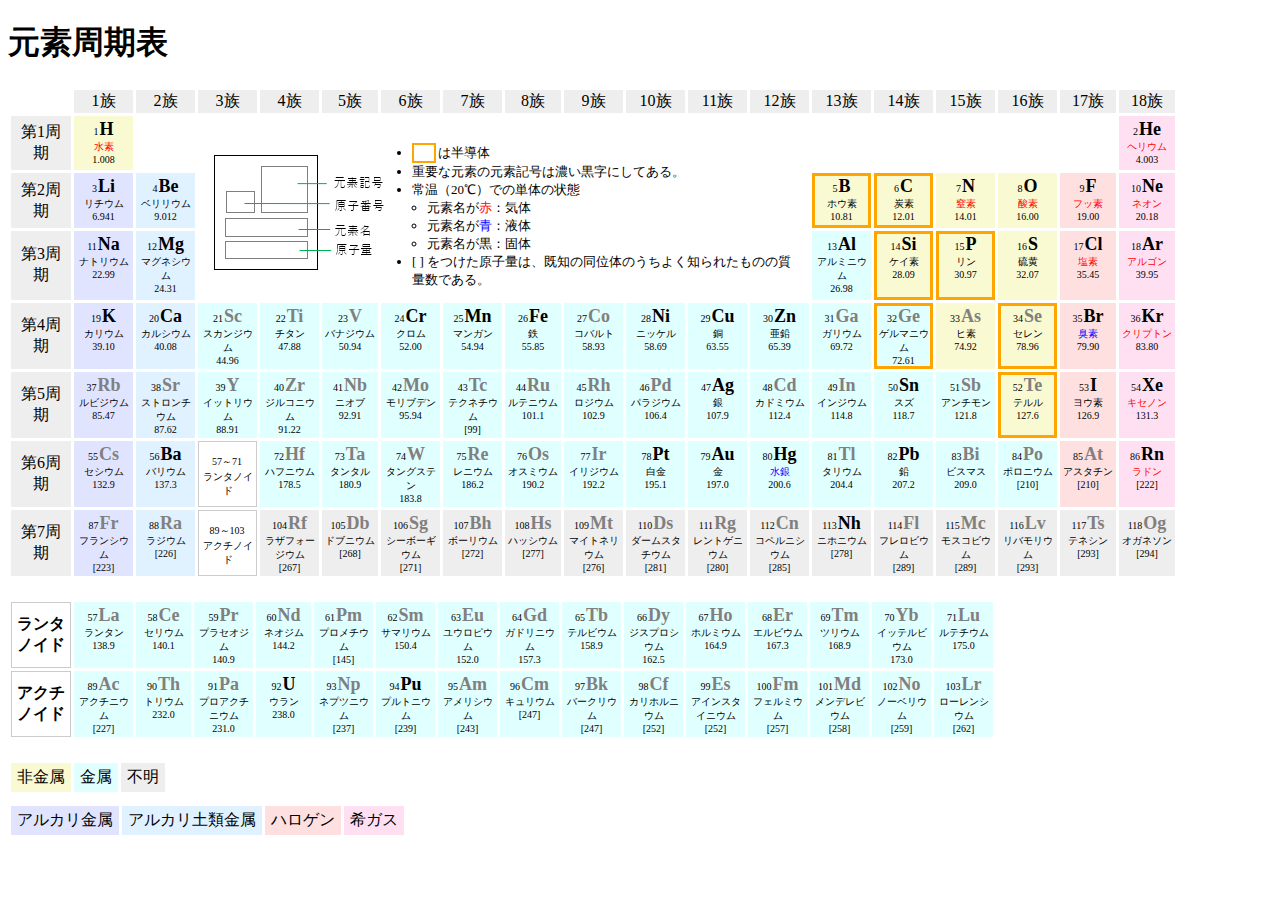
==== index.html @ ff46f798 "Add the default files" ====
<!DOCTYPE html>
<html lang="ja">
<head>
  <meta charset="UTF-8">
  <meta name="viewport" content="width=device-width, initial-scale=1">
  <meta name="description" content="元素周期表">
  <meta http-equiv="X-UA-Compatible" content="IE=edge">
  <title>元素周期表</title>
<style>
:root {
  --color-red: #ff0000;
  --color-blue: #0000ff;
  --color-orange: orange;
  --color-metal: #e0ffff;
  --color-not-metal: #fafad2;
  --color-not-clue-metal: #eee;
  --color-alkali-metal: #e0e4ff;
  --color-alkali-earth: #e0f1ff;
  --color-halogen: #ffe0e0;
  --color-noble-gas: #ffe0f2;
}

.overflow-auto {
  overflow: auto;
}
@media print {
  .overflow-auto {
    overflow: visible;
  }
}

table.metal_legend,
table.metal_legend2 {
  border-spacing: 3px;
  box-sizing: border-box;
  margin-bottom: .5em;
}
table.metal_legend td,
table.metal_legend2 td {
  padding: 3px 5px;
  border: 1px solid black;
}

table.periodic_table,
table.periodic_table2 {
  border-width: 1px;
  border-spacing: 3px;
  border: 0px solid white;
  box-sizing: border-box;
  margin-bottom: 20px;
}

table.periodic_table > thead > tr > td:not(:first-child) {
  background-color: #eee;
  color: black;
}

table.periodic_table > thead > tr > td,
table.periodic_table2 > thead > tr > td {
  text-align: center;
}

table.periodic_table > tbody > tr > td:first-child {
  background-color: #eee;
  border-color: #eee;
  color: black;
  min-width: 60px;
  text-align: center;
  vertical-align: middle;
}
table.periodic_table > tbody > tr > td.desc_in_table {
  padding: .5em;
  text-align: left;
  border-width: 0;
  vertical-align: middle;
}

table.periodic_table > tbody > tr > td.border1 {
  border: 1px solid #ccc;
  vertical-align: middle;
}

table.periodic_table2 > tbody > tr > td:first-child {
  font-weight: bold;
  min-width: 60px;
  vertical-align: middle;
  border: 1px solid #ccc;
}
table.periodic_table2 > tbody > tr > td:not(:first-child) {
  background-color: var(--color-metal);
  border-color: var(--color-metal);
}

table.periodic_table > tbody > tr > td,
table.periodic_table2 > tbody > tr > td {
  text-align: center;
  border: 3px solid white;
  padding: 0;
  vertical-align: top;
  min-width: 55px;
  max-width: 59px;
  box-sizing: border-box;
}

table.periodic_table > tbody > tr > td.not_metal.semicon {
  border: 3px solid var(--color-orange);
}
table.periodic_table > tbody > tr > td.not_metal,
table.metal_legend > tbody > tr > td.not_metal {
  background-color: var(--color-not-metal);
  border-color: var(--color-not-metal);
}
table.periodic_table > tbody > tr > td.metal,
table.metal_legend > tbody > tr > td.metal {
  background-color: var(--color-metal);
  border-color: var(--color-metal);
}
table.periodic_table > tbody > tr > td.metal.semicon {
  border-color: var(--color-metal);
  border: 3px solid orange;
}
table.periodic_table > tbody > tr > td.not_clue_metal,
table.metal_legend > tbody > tr > td.not_clue_metal {
  background-color: var(--color-not-clue-metal);
  border-color: var(--color-not-clue-metal);
}

table.periodic_table > tbody > tr > td.alkali_metal,
table.metal_legend2 > tbody > tr > td.alkali_metal {
  background-color: var(--color-alkali-metal);
  border-color: var(--color-alkali-metal);
}
table.periodic_table > tbody > tr > td.alkali_earth,
table.metal_legend2 > tbody > tr > td.alkali_earth {
  background-color: var(--color-alkali-earth);
  border-color: var(--color-alkali-earth);
}
table.periodic_table > tbody > tr > td.halogen,
table.metal_legend2 > tbody > tr > td.halogen {
  background-color: var(--color-halogen);
  border-color: var(--color-halogen);
}
table.periodic_table > tbody > tr > td.noble_gas,
table.metal_legend2 > tbody > tr > td.noble_gas {
  background-color: var(--color-noble-gas);
  border-color: var(--color-noble-gas);
}

table.periodic_table > tbody > tr > td > span:first-child,
table.periodic_table2 > tbody > tr > td > span:first-child {
  font-size: x-small;
  margin-right: 1px;
}
table.periodic_table > tbody > tr > td > span:nth-child(2),
table.periodic_table2 > tbody > tr > td > span:nth-child(2) {
  font-size: large;
  font-weight: bold;
  color: #808080;
}
table.periodic_table > tbody > tr > td > span:nth-child(2).emp,
table.periodic_table2 > tbody > tr > td > span:nth-child(2).emp {
  color: black;
}
table.periodic_table > tbody > tr > td > span:nth-child(3),
table.periodic_table2 > tbody > tr > td > span:nth-child(3) {
  font-size: x-small;
  color: black;
  display: block;
}
table.periodic_table > tbody > tr > td > span:nth-child(3).kitai {
  color: var(--color-red);
}
table.periodic_table > tbody > tr > td > span:nth-child(3).ekitai {
  color: var(--color-blue);
}
table.periodic_table > tbody > tr > td > span:nth-child(4),
table.periodic_table2 > tbody > tr > td > span:nth-child(4) {
  font-size: x-small;
  display: block;
}

.desc1 {
  margin-top: 1em;
}
.desc1 ul {
  margin: 0 auto;
  padding-left: 15px;
}
.desc1 ul li {
  font-size: small;
}

.semicon-sample {
  display: inline-block;
  height: auto;
  width: 1.5em;
  margin-right: .2em;
  border: 2px solid var(--color-orange);
}
</style>
</head>

<body>

<h1>元素周期表</h1>

<div class="overflow-auto">
<table class="periodic_table">
	<thead>
    <tr>
		  <td></td>
		  <td>1族</td>
		  <td>2族</td>
		  <td>3族</td>
		  <td>4族</td>
		  <td>5族</td>
		  <td>6族</td>
		  <td>7族</td>
		  <td>8族</td>
		  <td>9族</td>
		  <td>10族</td>
		  <td>11族</td>
		  <td>12族</td>
		  <td>13族</td>
		  <td>14族</td>
		  <td>15族</td>
		  <td>16族</td>
		  <td>17族</td>
		  <td>18族</td>
	  </tr>
	</thead>
	<tbody>
  <tr>
		<td>第1周期</td>
    <td class="not_metal"><span>1</span><span class="emp">H</span><span class="kitai">水素</span><span>1.008</span></td>
		<td colspan="1"></td>
		<td colspan="10" rowspan="3" class="desc_in_table">

      <div class="desc1">
        <table>
          <tbody><tr>
            <td><img src="./images/note1b.png" width="184" height="125" alt="" style="min-width:184px;"></td>
            <td>
              <ul>
                <li><span class="semicon-sample">&nbsp;</span>は半導体</li>
                <li>重要な元素の元素記号は濃い黒字にしてある。</li>
                <li>常温（20℃）での単体の状態<ul>
                  <li>元素名が<span style="color:var(--color-red)">赤</span>：気体</li>
                  <li>元素名が<span style="color:var(--color-blue)">青</span>：液体</li>
                  <li>元素名が黒：固体</li>
                  </ul></li>
                <li>[ ] をつけた原子量は、既知の同位体のうちよく知られたものの質量数である。</li>
              </ul>
            </td>
          </tr></tbody>
        </table>
      </div>

    </td>
		<td colspan="5"></td>
		<td class="noble_gas"><span>2</span><span class="emp">He</span><span class="kitai">ヘリウム</span><span>4.003</span></td>
	</tr>

  <tr>
		<td>第2周期</td>
		<td class="alkali_metal"><span>3</span><span class="emp">Li</span><span>リチウム</span><span>6.941</span></td>
		<td class="alkali_earth"><span>4</span><span class="emp">Be</span><span>ベリリウム</span><span>9.012</span></td>
    <!--<td colspan="10"></td>-->
		<td class="not_metal semicon"><span>5</span><span class="emp">B</span><span>ホウ素</span><span>10.81</span></td>
		<td class="not_metal semicon"><span>6</span><span class="emp">C</span><span>炭素</span><span>12.01</span></td>
		<td class="not_metal"><span>7</span><span class="emp">N</span><span class="kitai">窒素</span><span>14.01</span></td>
		<td class="not_metal"><span>8</span><span class="emp">O</span><span class="kitai">酸素</span><span>16.00</span></td>
		<td class="halogen"><span>9</span><span class="emp">F</span><span class="kitai">フッ素</span><span>19.00</span></td>
		<td class="noble_gas"><span>10</span><span class="emp">Ne</span><span class="kitai">ネオン</span><span>20.18</span></td>
	</tr>
  <tr>
		<td>第3周期</td>
		<td class="alkali_metal"><span>11</span><span class="emp">Na</span><span>ナトリウム</span><span>22.99</span></td>
		<td class="alkali_earth"><span>12</span><span class="emp">Mg</span><span>マグネシウム</span><span>24.31</span></td>
    <!--<td colspan="10"></td>-->
		<td class="metal"><span>13</span><span class="emp">Al</span><span>アルミニウム</span><span>26.98</span></td>
		<td class="not_metal semicon"><span>14</span><span class="emp">Si</span><span>ケイ素</span><span>28.09</span></td>
		<td class="not_metal semicon"><span>15</span><span class="emp">P</span><span>リン</span><span>30.97</span></td>
		<td class="not_metal"><span>16</span><span class="emp">S</span><span>硫黄</span><span>32.07</span></td>
		<td class="halogen"><span>17</span><span class="emp">Cl</span><span class="kitai">塩素</span><span>35.45</span></td>
		<td class="noble_gas"><span>18</span><span class="emp">Ar</span><span class="kitai">アルゴン</span><span>39.95</span></td>
	</tr>
    <tr>
		<td>第4周期</td>
		<td class="alkali_metal"><span>19</span><span class="emp">K</span><span>カリウム</span><span>39.10</span></td>
		<td class="alkali_earth"><span>20</span><span class="emp">Ca</span><span>カルシウム</span><span>40.08</span></td>
		<td class="metal"><span>21</span><span>Sc</span><span>スカンジウム</span><span>44.96</span></td>
		<td class="metal"><span>22</span><span>Ti</span><span>チタン</span><span>47.88</span></td>
		<td class="metal"><span>23</span><span>V</span><span>バナジウム</span><span>50.94</span></td>
		<td class="metal"><span>24</span><span class="emp">Cr</span><span>クロム</span><span>52.00</span></td>
		<td class="metal"><span>25</span><span class="emp">Mn</span><span>マンガン</span><span>54.94</span></td>
		<td class="metal"><span>26</span><span class="emp">Fe</span><span>鉄</span><span>55.85</span></td>
		<td class="metal"><span>27</span><span>Co</span><span>コバルト</span><span>58.93</span></td>
		<td class="metal"><span>28</span><span class="emp">Ni</span><span>ニッケル</span><span>58.69</span></td>
		<td class="metal"><span>29</span><span class="emp">Cu</span><span>銅</span><span>63.55</span></td>
		<td class="metal"><span>30</span><span class="emp">Zn</span><span>亜鉛</span><span>65.39</span></td>
		<td class="metal"><span>31</span><span>Ga</span><span>ガリウム</span><span>69.72</span></td>
		<td class="metal semicon"><span>32</span><span>Ge</span><span>ゲルマニウム</span><span>72.61</span></td>
		<td class="not_metal"><span>33</span><span>As</span><span>ヒ素</span><span>74.92</span></td>
		<td class="not_metal semicon"><span>34</span><span>Se</span><span>セレン</span><span>78.96</span></td>
		<td class="halogen"><span>35</span><span class="emp">Br</span><span class="ekitai">臭素</span><span>79.90</span></td>
		<td class="noble_gas"><span>36</span><span class="emp">Kr</span><span class="kitai">クリプトン</span><span>83.80</span></td>
	</tr>
    <tr>
		<td class="periodic_row">第5周期</td>
		<td class="alkali_metal"><span>37</span><span>Rb</span><span>ルビジウム</span><span>85.47</span></td>
		<td class="alkali_earth"><span>38</span><span>Sr</span><span>ストロンチウム</span><span>87.62</span></td>
		<td class="metal"><span>39</span><span>Y</span><span>イットリウム</span><span>88.91</span></td>
		<td class="metal"><span>40</span><span>Zr</span><span>ジルコニウム</span><span>91.22</span></td>
		<td class="metal"><span>41</span><span>Nb</span><span>ニオブ</span><span>92.91</span></td>
		<td class="metal"><span>42</span><span>Mo</span><span>モリブデン</span><span>95.94</span></td>
		<td class="metal"><span>43</span><span>Tc</span><span>テクネチウム</span><span>[99]</span></td>
		<td class="metal"><span>44</span><span>Ru</span><span>ルテニウム</span><span>101.1</span></td>
		<td class="metal"><span>45</span><span>Rh</span><span>ロジウム</span><span>102.9</span></td>
		<td class="metal"><span>46</span><span>Pd</span><span>パラジウム</span><span>106.4</span></td>
		<td class="metal"><span>47</span><span class="emp">Ag</span><span>銀</span><span>107.9</span></td>
		<td class="metal"><span>48</span><span>Cd</span><span>カドミウム</span><span>112.4</span></td>
		<td class="metal"><span>49</span><span>In</span><span>インジウム</span><span>114.8</span></td>
		<td class="metal"><span>50</span><span class="emp">Sn</span><span>スズ</span><span>118.7</span></td>
		<td class="metal"><span>51</span><span>Sb</span><span>アンチモン</span><span>121.8</span></td>
		<td class="not_metal semicon"><span>52</span><span>Te</span><span>テルル</span><span>127.6</span></td>
		<td class="halogen"><span>53</span><span class="emp">I</span><span>ヨウ素</span><span>126.9</span></td>
		<td class="noble_gas"><span>54</span><span class="emp">Xe</span><span class="kitai">キセノン</span><span>131.3</span></td>
	</tr>
    <tr>
		<td>第6周期</td>
		<td class="alkali_metal"><span>55</span><span>Cs</span><span>セシウム</span><span>132.9</span></td>
		<td class="alkali_earth"><span>56</span><span class="emp">Ba</span><span>バリウム</span><span>137.3</span></td>
		<td class="border1"><span>57～71</span><span></span><span class="type1">ランタノイド</span></td>
		<td class="metal"><span>72</span><span>Hf</span><span>ハフニウム</span><span>178.5</span></td>
		<td class="metal"><span>73</span><span>Ta</span><span>タンタル</span><span>180.9</span></td>
		<td class="metal"><span>74</span><span>W</span><span>タングステン</span><span>183.8</span></td>
		<td class="metal"><span>75</span><span>Re</span><span>レニウム</span><span>186.2</span></td>
		<td class="metal"><span>76</span><span>Os</span><span>オスミウム</span><span>190.2</span></td>
		<td class="metal"><span>77</span><span>Ir</span><span>イリジウム</span><span>192.2</span></td>
    <td class="metal"><span>78</span><span class="emp">Pt</span><span>白金</span><span>195.1</span></td>
    <td class="metal"><span>79</span><span class="emp">Au</span><span>金</span><span>197.0</span></td>
    <td class="metal"><span>80</span><span class="emp">Hg</span><span class="ekitai">水銀</span><span>200.6</span></td>
		<td class="metal"><span>81</span><span>Tl</span><span>タリウム</span><span>204.4</span></td>
		<td class="metal"><span>82</span><span class="emp">Pb</span><span>鉛</span><span>207.2</span></td>
		<td class="metal"><span>83</span><span>Bi</span><span>ビスマス　</span><span>209.0</span></td>
		<td class="metal"><span>84</span><span>Po</span><span>ポロニウム</span><span>[210]</span></td>
		<td class="halogen"><span>85</span><span>At</span><span>アスタチン</span><span>[210]</span></td>
    <td class="noble_gas"><span>86</span><span class="emp">Rn</span><span class="kitai">ラドン</span><span>[222]</span></td>
	</tr>
    <tr>
		<td>第7周期</td>
		<td class="alkali_metal"><span>87</span><span>Fr</span><span>フランシウム</span><span>[223]</span></td>
		<td class="alkali_earth"><span>88</span><span>Ra</span><span>ラジウム</span><span>[226]</span></td>
		<td class="border1"><span>89～103</span><span></span><span class="type1">アクチノイド</span></td>
		<td class="not_clue_metal"><span>104</span><span>Rf</span><span>ラザフォージウム</span><span>[267]</span></td>
		<td class="not_clue_metal"><span>105</span><span>Db</span><span>ドブニウム</span><span>[268]</span></td>
		<td class="not_clue_metal"><span>106</span><span>Sg</span><span>シーボーギウム</span><span>[271]</span></td>
		<td class="not_clue_metal"><span>107</span><span>Bh</span><span>ボーリウム</span><span>[272]</span></td>
		<td class="not_clue_metal"><span>108</span><span>Hs</span><span>ハッシウム</span><span>[277]</span></td>
		<td class="not_clue_metal"><span>109</span><span>Mt</span><span>マイトネリウム</span><span>[276]</span></td>
		<td class="not_clue_metal"><span>110</span><span>Ds</span><span>ダームスタチウム</span><span>[281]</span></td>
		<td class="not_clue_metal"><span>111</span><span>Rg</span><span>レントゲニウム</span><span>[280]</span></td>
		<td class="not_clue_metal"><span>112</span><span>Cn</span><span>コペルニシウム</span><span>[285]</span></td>
		<td class="not_clue_metal"><span>113</span><span class="emp">Nh</span><span>ニホニウム</span><span>[278]</span></td>
		<td class="not_clue_metal"><span>114</span><span>Fl</span><span>フレロビウム</span><span>[289]</span></td>
		<td class="not_clue_metal"><span>115</span><span>Mc</span><span>モスコビウム</span><span>[289]</span></td>
		<td class="not_clue_metal"><span>116</span><span>Lv</span><span>リバモリウム</span><span>[293]</span></td>
		<td class="not_clue_metal"><span>117</span><span>Ts</span><span>テネシン</span><span>[293]</span></td>
		<td class="not_clue_metal"><span>118</span><span>Og</span><span>オガネソン</span><span>[294]</span></td>
	</tr>
  </tbody>
</table>
</div>

<div class="overflow-auto">
<table class="periodic_table2">
	<tbody>
    <tr>
		  <td class="border1">ランタノイド</td>
		  <td><span>57</span><span>La</span><span>ランタン</span><span>138.9</span></td>
		  <td><span>58</span><span>Ce</span><span>セリウム</span><span>140.1</span></td>
		  <td><span>59</span><span>Pr</span><span>プラセオジム</span><span>140.9</span></td>
		  <td><span>60</span><span>Nd</span><span>ネオジム</span><span>144.2</span></td>
		  <td><span>61</span><span>Pm</span><span>プロメチウム</span><span>[145]</span></td>
		  <td><span>62</span><span>Sm</span><span>サマリウム</span><span>150.4</span></td>
		  <td><span>63</span><span>Eu</span><span>ユウロピウム</span><span>152.0</span></td>
		  <td><span>64</span><span>Gd</span><span>ガドリニウム</span><span>157.3</span></td>
		  <td><span>65</span><span>Tb</span><span>テルビウム</span><span>158.9</span></td>
		  <td><span>66</span><span>Dy</span><span>ジスプロシウム</span><span>162.5</span></td>
		  <td><span>67</span><span>Ho</span><span>ホルミウム</span><span>164.9</span></td>
		  <td><span>68</span><span>Er</span><span>エルビウム</span><span>167.3</span></td>
		  <td><span>69</span><span>Tm</span><span>ツリウム</span><span>168.9</span></td>
		  <td><span>70</span><span>Yb</span><span>イッテルビウム</span><span>173.0</span></td>
		  <td><span>71</span><span>Lu</span><span>ルテチウム</span><span>175.0</span></td>
	  </tr>
    <tr>
		  <td class="border1">アクチノイド</td>
		  <td><span>89</span><span>Ac</span><span>アクチニウム</span><span>[227]</span></td>
		  <td><span>90</span><span>Th</span><span>トリウム</span><span>232.0</span></td>
		  <td><span>91</span><span>Pa</span><span>プロアクチニウム</span><span>231.0</span></td>
		  <td><span>92</span><span class="emp">U</span><span>ウラン</span><span>238.0</span></td>
		  <td><span>93</span><span>Np</span><span>ネプツニウム</span><span>[237]</span></td>
		  <td><span>94</span><span class="emp">Pu</span><span>プルトニウム</span><span>[239]</span></td>
		  <td><span>95</span><span>Am</span><span>アメリシウム</span><span>[243]</span></td>
		  <td><span>96</span><span>Cm</span><span>キュリウム</span><span>[247]</span></td>
		  <td><span>97</span><span>Bk</span><span>バークリウム</span><span>[247]</span></td>
		  <td><span>98</span><span>Cf</span><span>カリホルニウム</span><span>[252]</span></td>
		  <td><span>99</span><span>Es</span><span>アインスタイニウム</span><span>[252]</span></td>
		  <td><span>100</span><span>Fm</span><span>フェルミウム</span><span>[257]</span></td>
		  <td><span>101</span><span>Md</span><span>メンデレビウム</span><span>[258]</span></td>
		  <td><span>102</span><span>No</span><span>ノーベリウム</span><span>[259]</span></td>
		  <td><span>103</span><span>Lr</span><span>ローレンシウム</span><span>[262]</span></td>
	  </tr>
  </tbody>
</table>
</div>

<div class="overflow-auto">
<table class="metal_legend">
	<tbody>
	<tr>
	  <td class="not_metal">非金属</td>
	  <td class="metal">金属</td>
	  <td class="not_clue_metal">不明</td>
	</tr>
  </tbody>
</table>
</div>

<div class="overflow-auto">
<table class="metal_legend2">
	<tbody>
	<tr>
	  <td class="alkali_metal">アルカリ金属</td>
	  <td class="alkali_earth">アルカリ土類金属</td>
	  <td class="halogen">ハロゲン</td>
	  <td class="noble_gas">希ガス</td>
	</tr>
	</tbody>
</table>
</div>

</body>
</html>
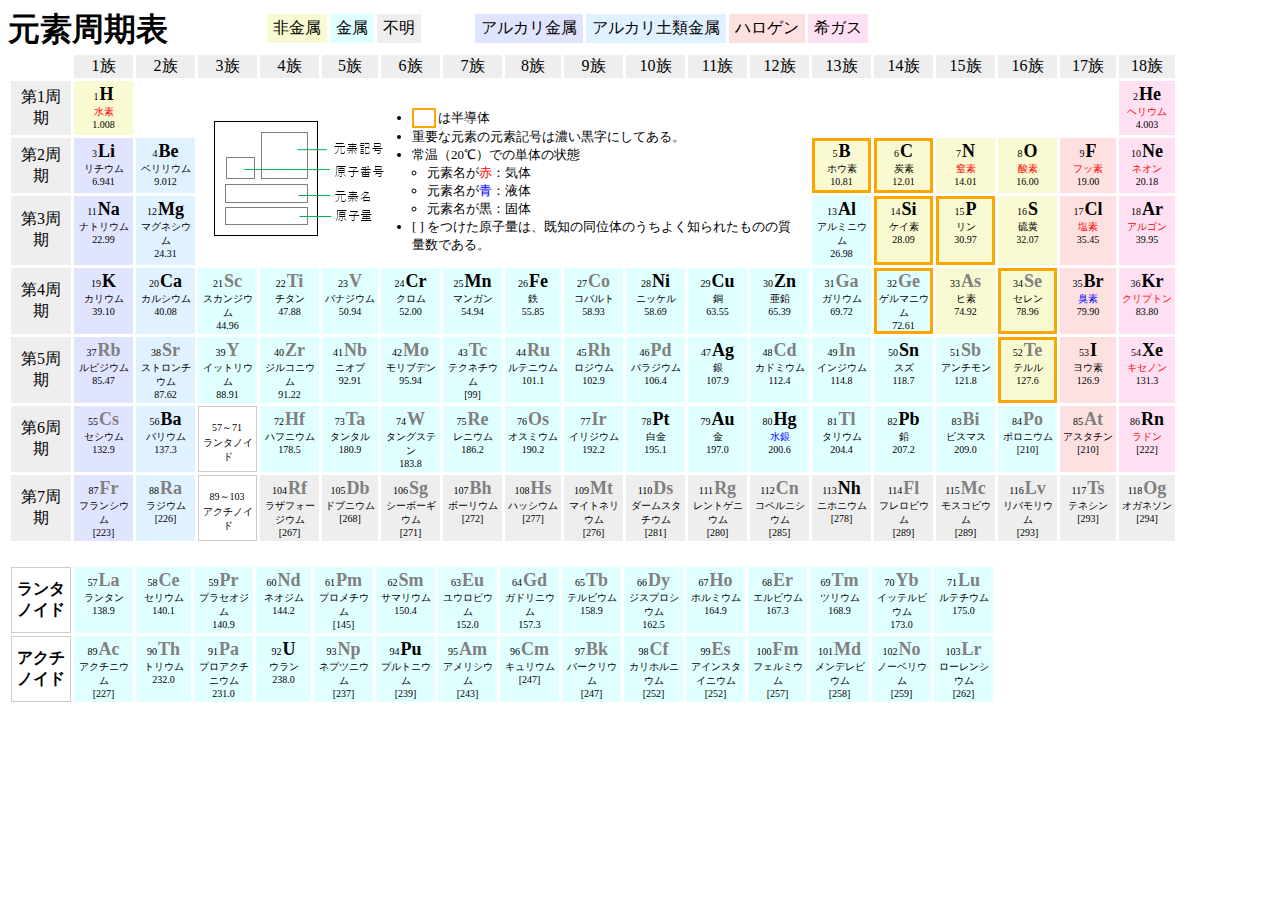
==== commit c66c986d: "属性の凡例の位置を変更した" ====
--- a/index.html
+++ b/index.html
@@ -20,6 +20,13 @@
   --color-noble-gas: #ffe0f2;
 }
 
+header {
+  display: flex;
+}
+header h1 {
+ margin: 0 3em 0 0;
+}
+
 .overflow-auto {
   overflow: auto;
 }
@@ -33,7 +40,7 @@
 table.metal_legend2 {
   border-spacing: 3px;
   box-sizing: border-box;
-  margin-bottom: .5em;
+  margin: .2em 3em .1em 0;
 }
 table.metal_legend td,
 table.metal_legend2 td {
@@ -198,14 +205,47 @@
   border: 2px solid var(--color-orange);
 }
 </style>
+<script type="module">
+import modules from "./js/main.js";
+modules.addClickListener();
+</script>
 </head>
 
 <body>
 
-<h1>元素周期表</h1>
+  <header>
+    <h1>元素周期表</h1>
+
+    <div class="overflow-auto">
+      <table class="metal_legend">
+      	<tbody>
+      	<tr>
+      	  <td class="not_metal">非金属</td>
+      	  <td class="metal">金属</td>
+      	  <td class="not_clue_metal">不明</td>
+      	</tr>
+        </tbody>
+      </table>
+    </div>
+    
+    <div class="overflow-auto">
+      <table class="metal_legend2">
+      	<tbody>
+      	<tr>
+      	  <td class="alkali_metal">アルカリ金属</td>
+      	  <td class="alkali_earth">アルカリ土類金属</td>
+      	  <td class="halogen">ハロゲン</td>
+      	  <td class="noble_gas">希ガス</td>
+      	</tr>
+      	</tbody>
+      </table>
+    </div>
+
+  </header>
+
 
 <div class="overflow-auto">
-<table class="periodic_table">
+<table id="periodic_table_main" class="periodic_table">
 	<thead>
     <tr>
 		  <td></td>
@@ -331,7 +371,7 @@
 		<td>第6周期</td>
 		<td class="alkali_metal"><span>55</span><span>Cs</span><span>セシウム</span><span>132.9</span></td>
 		<td class="alkali_earth"><span>56</span><span class="emp">Ba</span><span>バリウム</span><span>137.3</span></td>
-		<td class="border1"><span>57～71</span><span></span><span class="type1">ランタノイド</span></td>
+    <td class="border1"><span>57～71</span><span></span><span class="type1">ランタノイド</span><span></span></td>
 		<td class="metal"><span>72</span><span>Hf</span><span>ハフニウム</span><span>178.5</span></td>
 		<td class="metal"><span>73</span><span>Ta</span><span>タンタル</span><span>180.9</span></td>
 		<td class="metal"><span>74</span><span>W</span><span>タングステン</span><span>183.8</span></td>
@@ -352,7 +392,7 @@
 		<td>第7周期</td>
 		<td class="alkali_metal"><span>87</span><span>Fr</span><span>フランシウム</span><span>[223]</span></td>
 		<td class="alkali_earth"><span>88</span><span>Ra</span><span>ラジウム</span><span>[226]</span></td>
-		<td class="border1"><span>89～103</span><span></span><span class="type1">アクチノイド</span></td>
+    <td class="border1"><span>89～103</span><span></span><span class="type1">アクチノイド</span><span></span></td>
 		<td class="not_clue_metal"><span>104</span><span>Rf</span><span>ラザフォージウム</span><span>[267]</span></td>
 		<td class="not_clue_metal"><span>105</span><span>Db</span><span>ドブニウム</span><span>[268]</span></td>
 		<td class="not_clue_metal"><span>106</span><span>Sg</span><span>シーボーギウム</span><span>[271]</span></td>
@@ -374,7 +414,7 @@
 </div>
 
 <div class="overflow-auto">
-<table class="periodic_table2">
+<table id="periodic_table_sub" class="periodic_table2">
 	<tbody>
     <tr>
 		  <td class="border1">ランタノイド</td>
@@ -416,30 +456,5 @@
 </table>
 </div>
 
-<div class="overflow-auto">
-<table class="metal_legend">
-	<tbody>
-	<tr>
-	  <td class="not_metal">非金属</td>
-	  <td class="metal">金属</td>
-	  <td class="not_clue_metal">不明</td>
-	</tr>
-  </tbody>
-</table>
-</div>
-
-<div class="overflow-auto">
-<table class="metal_legend2">
-	<tbody>
-	<tr>
-	  <td class="alkali_metal">アルカリ金属</td>
-	  <td class="alkali_earth">アルカリ土類金属</td>
-	  <td class="halogen">ハロゲン</td>
-	  <td class="noble_gas">希ガス</td>
-	</tr>
-	</tbody>
-</table>
-</div>
-
 </body>
 </html>
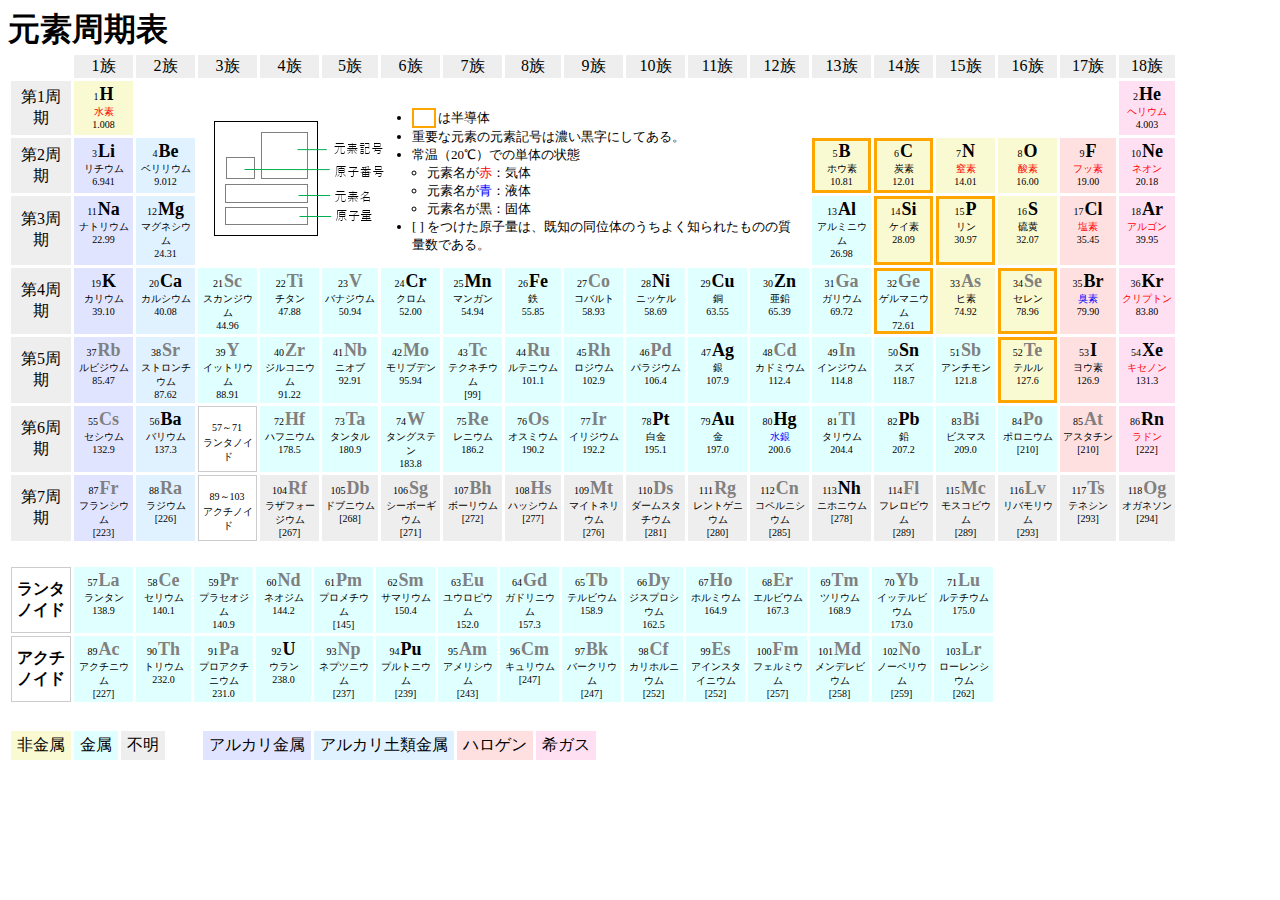
==== commit 489dd2e2: "属性の凡例の位置を下に戻した" ====
--- a/index.html
+++ b/index.html
@@ -20,11 +20,8 @@
   --color-noble-gas: #ffe0f2;
 }
 
-header {
-  display: flex;
-}
-header h1 {
- margin: 0 3em 0 0;
+h1 {
+ margin: 0;
 }
 
 .overflow-auto {
@@ -36,11 +33,20 @@
   }
 }
 
+#note1 {
+  display: flex;
+  flex-wrap: wrap;
+}
+#note1 > #note1_1,
+#note1 > #note1_2 {
+  margin-right: 2em;
+}
+
 table.metal_legend,
 table.metal_legend2 {
   border-spacing: 3px;
   box-sizing: border-box;
-  margin: .2em 3em .1em 0;
+  margin: .2em auto;
 }
 table.metal_legend td,
 table.metal_legend2 td {
@@ -213,36 +219,7 @@
 
 <body>
 
-  <header>
-    <h1>元素周期表</h1>
-
-    <div class="overflow-auto">
-      <table class="metal_legend">
-      	<tbody>
-      	<tr>
-      	  <td class="not_metal">非金属</td>
-      	  <td class="metal">金属</td>
-      	  <td class="not_clue_metal">不明</td>
-      	</tr>
-        </tbody>
-      </table>
-    </div>
-    
-    <div class="overflow-auto">
-      <table class="metal_legend2">
-      	<tbody>
-      	<tr>
-      	  <td class="alkali_metal">アルカリ金属</td>
-      	  <td class="alkali_earth">アルカリ土類金属</td>
-      	  <td class="halogen">ハロゲン</td>
-      	  <td class="noble_gas">希ガス</td>
-      	</tr>
-      	</tbody>
-      </table>
-    </div>
-
-  </header>
-
+<h1>元素周期表</h1>
 
 <div class="overflow-auto">
 <table id="periodic_table_main" class="periodic_table">
@@ -456,5 +433,32 @@
 </table>
 </div>
 
+<div id="note1">
+  <div id="note1_1" class="overflow-auto">
+    <table class="metal_legend">
+      <tbody>
+      <tr>
+        <td class="not_metal">非金属</td>
+        <td class="metal">金属</td>
+        <td class="not_clue_metal">不明</td>
+      </tr>
+      </tbody>
+    </table>
+  </div>
+
+  <div id="note1_2" class="overflow-auto">
+    <table class="metal_legend2">
+      <tbody>
+      <tr>
+        <td class="alkali_metal">アルカリ金属</td>
+        <td class="alkali_earth">アルカリ土類金属</td>
+        <td class="halogen">ハロゲン</td>
+        <td class="noble_gas">希ガス</td>
+      </tr>
+      </tbody>
+    </table>
+  </div>
+</div>
+
 </body>
 </html>
